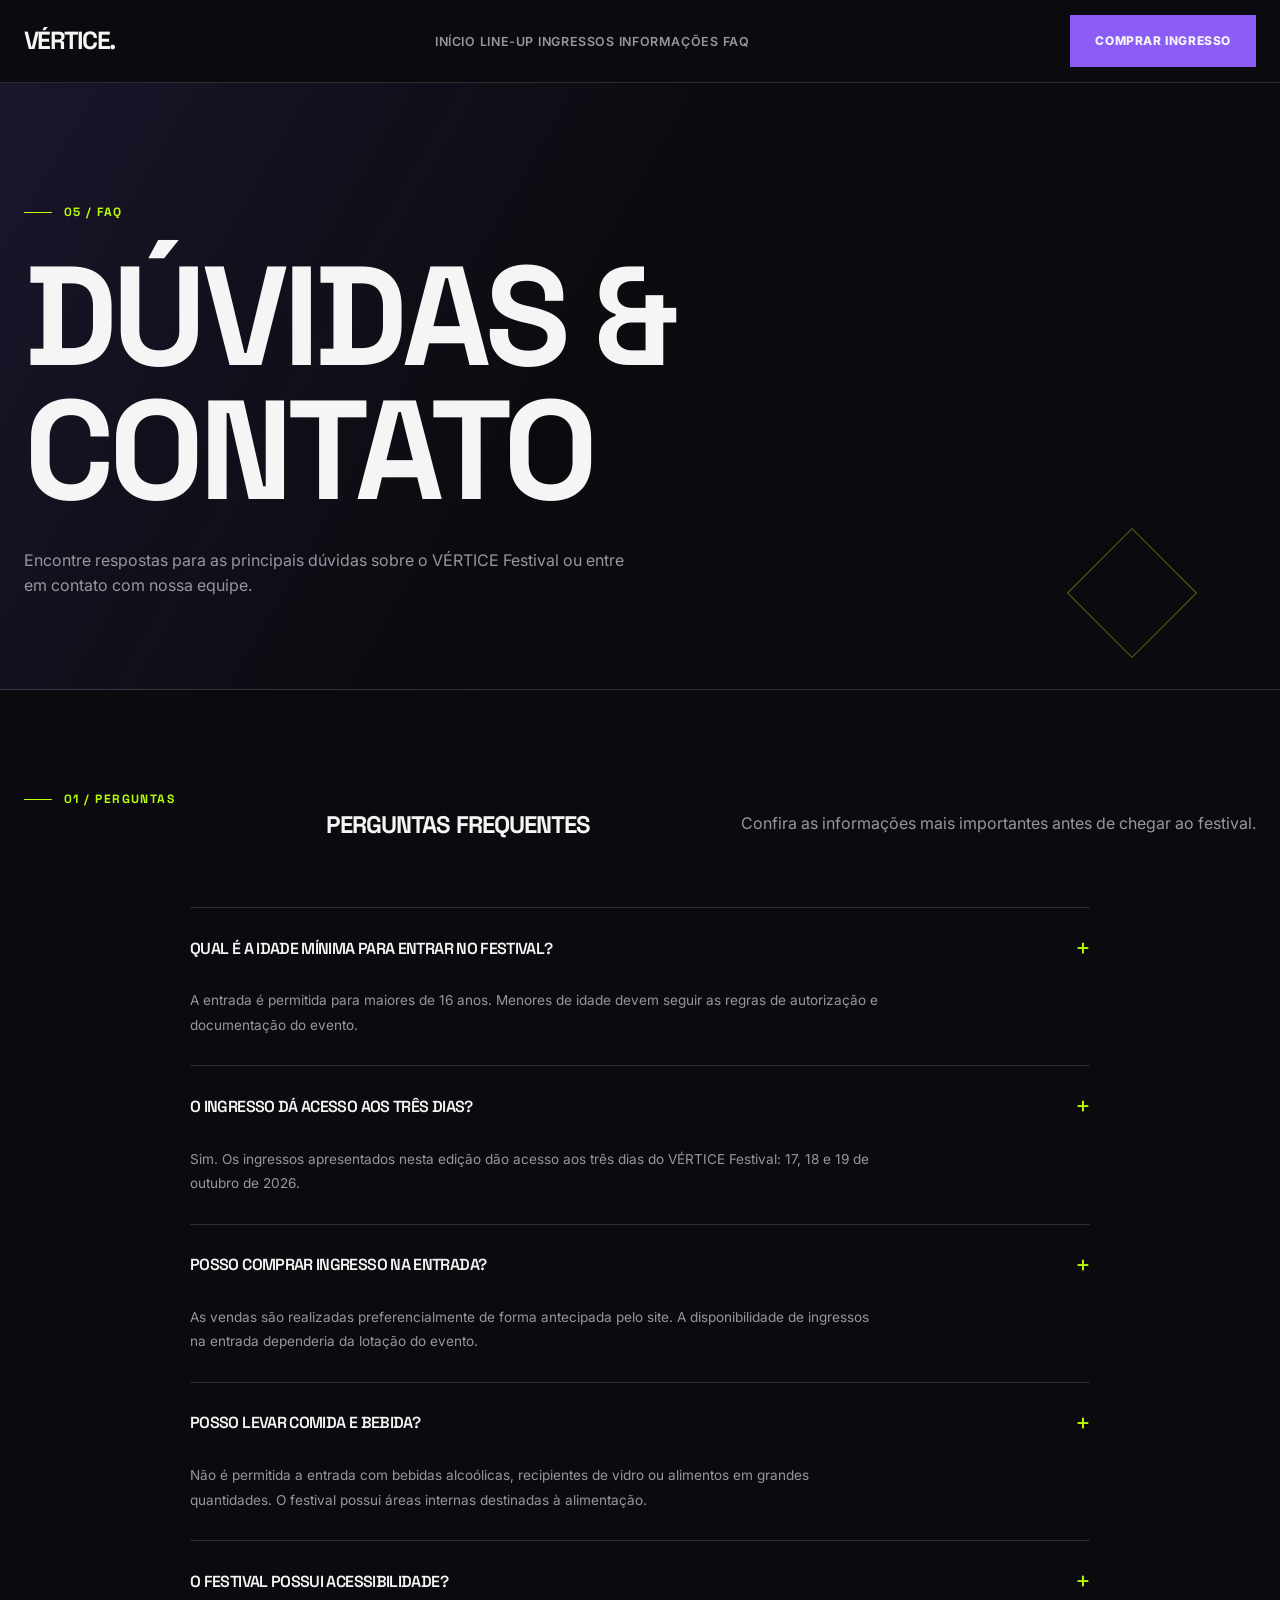
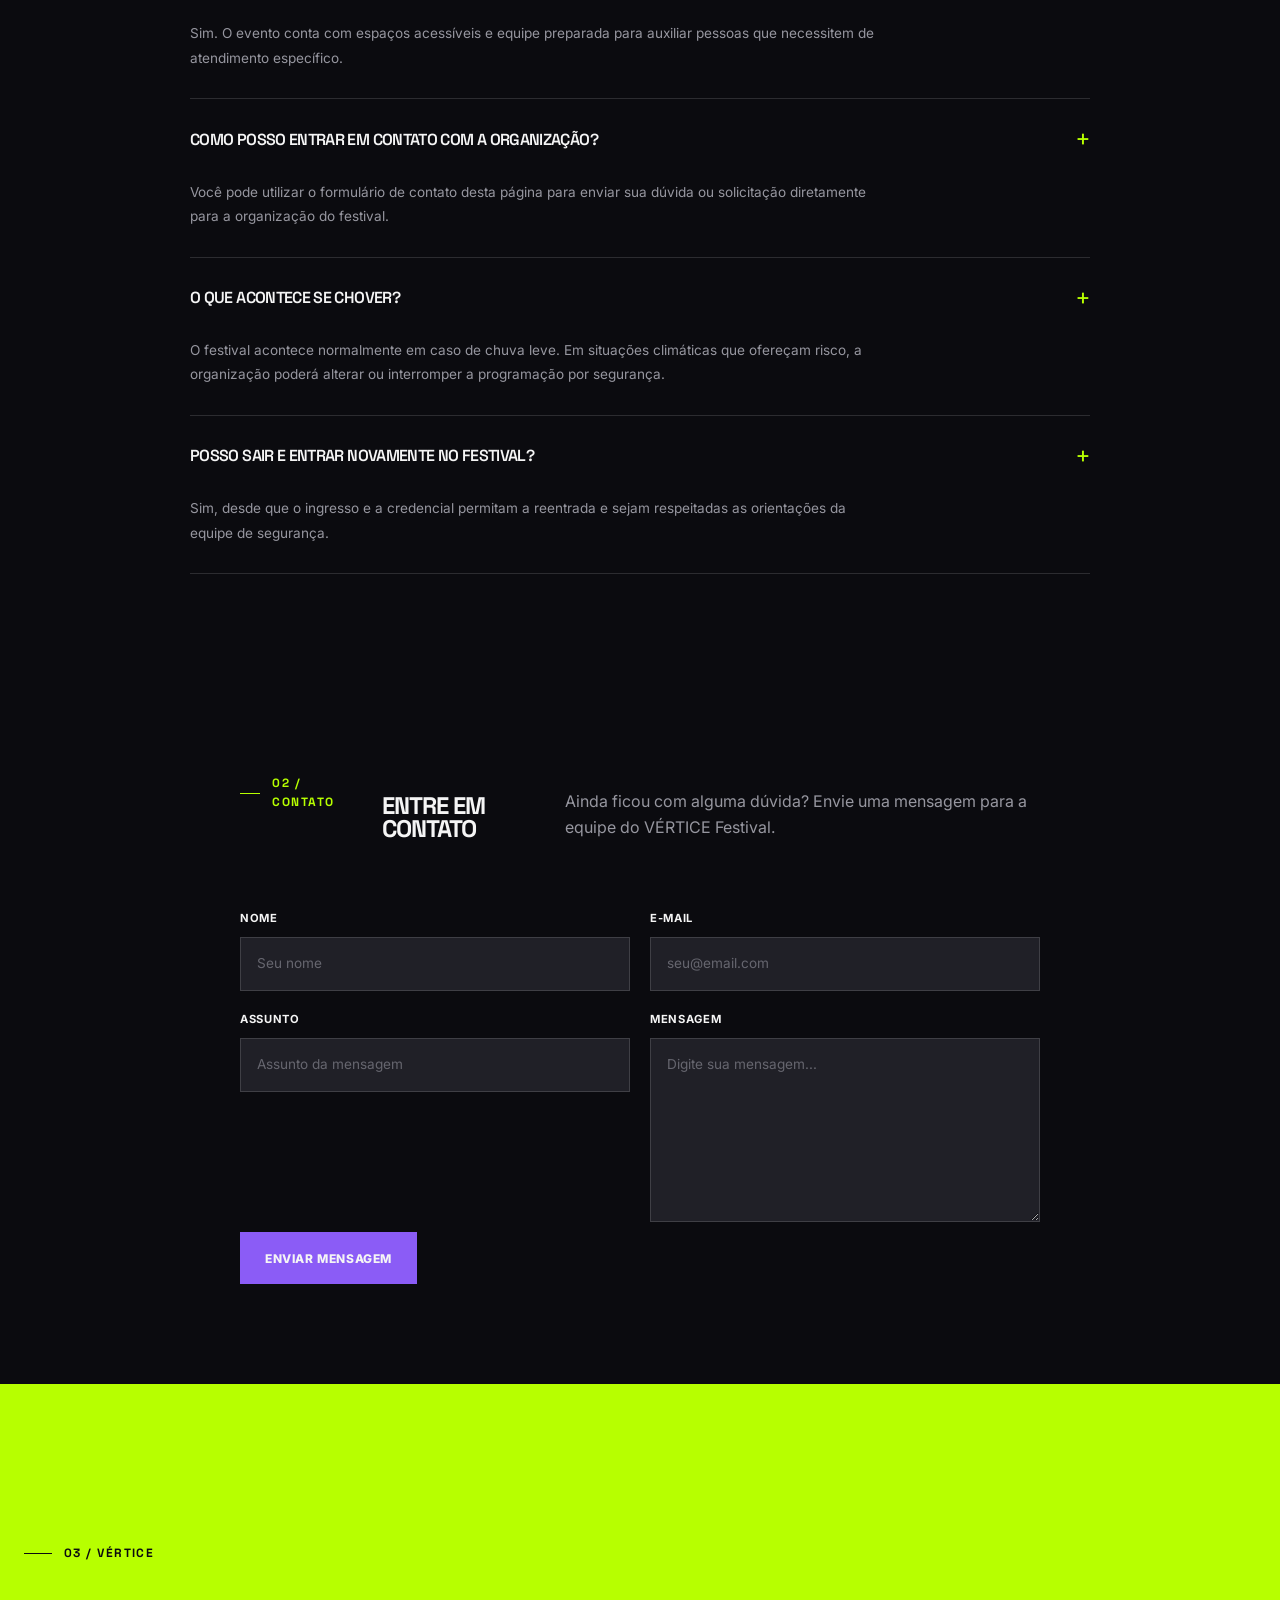
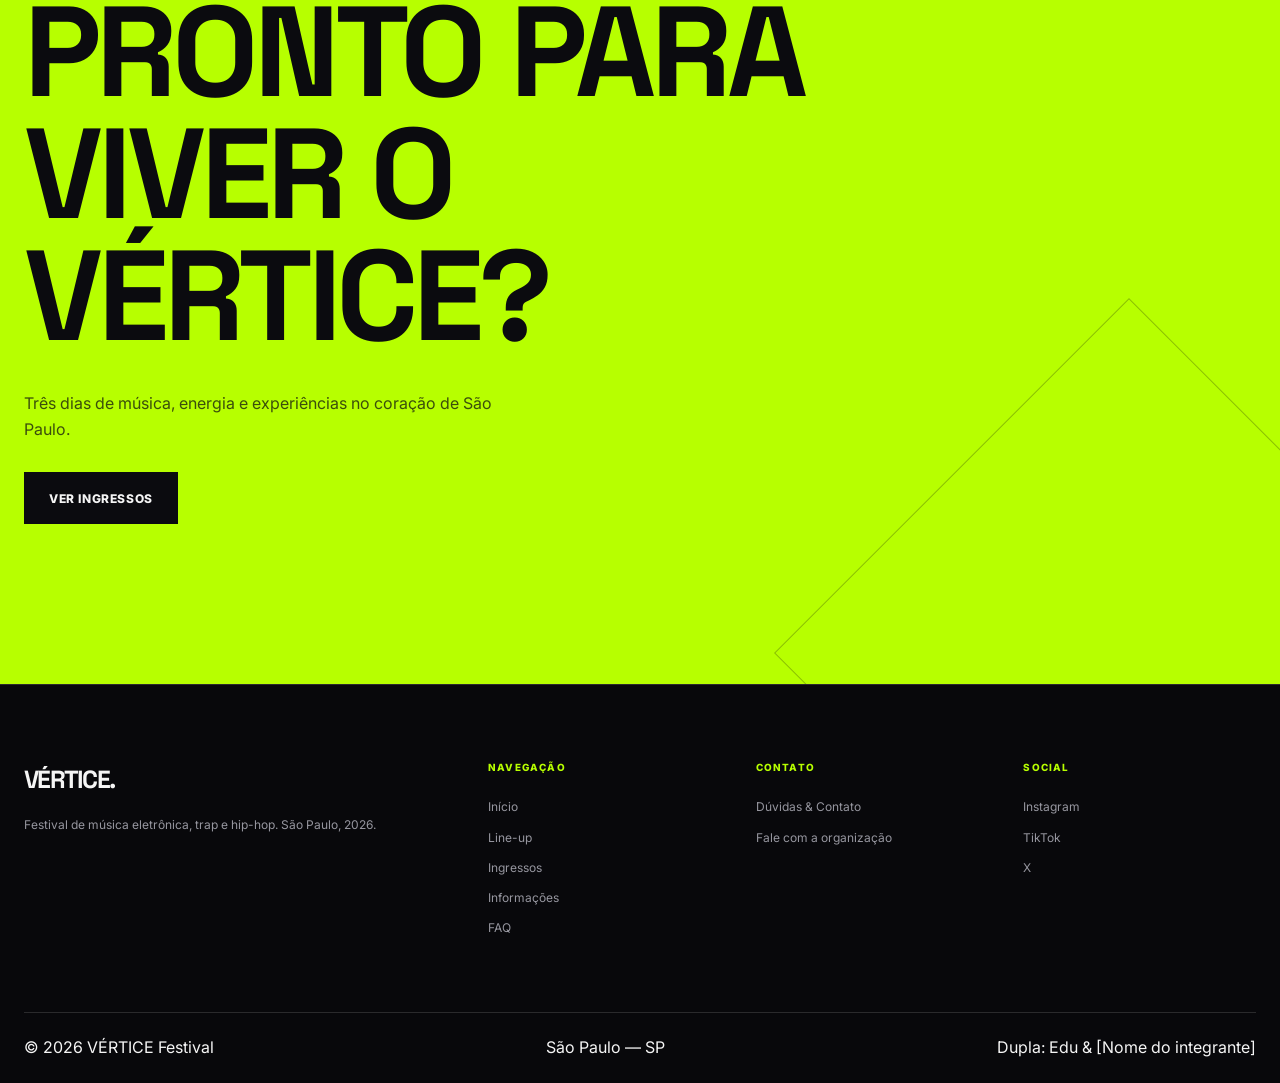
==== faq.html @ 0a796f85 "Add initial styles and scripts for Vértice Festival website - Created a new JavaScript file for futu" ====
<!DOCTYPE html>
<html lang="pt-BR">
<head>
    <meta charset="UTF-8">
    <meta name="viewport" content="width=device-width, initial-scale=1.0">

    <title>Dúvidas & Contato — VÉRTICE Festival</title>

    <link rel="preconnect" href="https://fonts.googleapis.com">
    <link rel="preconnect" href="https://fonts.gstatic.com" crossorigin>
    <link href="https://fonts.googleapis.com/css2?family=Inter:wght@400;500;600;700&family=Space+Grotesk:wght@500;600;700&display=swap" rel="stylesheet">

    <link rel="stylesheet" href="style.css">
</head>

<body>

    <header class="site-header">
        <div class="container header-content">

            <a href="index.html" class="logo">VÉRTICE.</a>

            <nav class="main-nav" aria-label="Navegação principal">
                <a href="index.html">Início</a>
                <a href="lineup.html">Line-up</a>
                <a href="ingressos.html">Ingressos</a>
                <a href="informacoes.html">Informações</a>
                <a href="faq.html">FAQ</a>
            </nav>

            <a href="ingressos.html" class="button button-primary header-button">
                Comprar ingresso
            </a>

        </div>
    </header>


    <main>

        <section class="page-hero">
            <div class="container">

                <span class="section-number">05 / FAQ</span>

                <h1 class="section-heading">
                    DÚVIDAS & CONTATO
                </h1>

                <p>
                    Encontre respostas para as principais dúvidas sobre o
                    VÉRTICE Festival ou entre em contato com nossa equipe.
                </p>

            </div>
        </section>


        <section class="faq-section">
            <div class="container">

                <div class="section-top">
                    <span class="section-number">01 / PERGUNTAS</span>

                    <h2 class="section-heading">
                        PERGUNTAS FREQUENTES
                    </h2>

                    <p>
                        Confira as informações mais importantes antes de
                        chegar ao festival.
                    </p>
                </div>


                <div class="faq-list">

                    <article class="faq-item">
                        <h3 class="faq-question">
                            Qual é a idade mínima para entrar no festival?
                        </h3>

                        <p class="faq-answer">
                            A entrada é permitida para maiores de 16 anos.
                            Menores de idade devem seguir as regras de
                            autorização e documentação do evento.
                        </p>
                    </article>


                    <article class="faq-item">
                        <h3 class="faq-question">
                            O ingresso dá acesso aos três dias?
                        </h3>

                        <p class="faq-answer">
                            Sim. Os ingressos apresentados nesta edição dão
                            acesso aos três dias do VÉRTICE Festival:
                            17, 18 e 19 de outubro de 2026.
                        </p>
                    </article>


                    <article class="faq-item">
                        <h3 class="faq-question">
                            Posso comprar ingresso na entrada?
                        </h3>

                        <p class="faq-answer">
                            As vendas são realizadas preferencialmente de forma
                            antecipada pelo site. A disponibilidade de ingressos
                            na entrada dependeria da lotação do evento.
                        </p>
                    </article>


                    <article class="faq-item">
                        <h3 class="faq-question">
                            Posso levar comida e bebida?
                        </h3>

                        <p class="faq-answer">
                            Não é permitida a entrada com bebidas alcoólicas,
                            recipientes de vidro ou alimentos em grandes
                            quantidades. O festival possui áreas internas
                            destinadas à alimentação.
                        </p>
                    </article>


                    <article class="faq-item">
                        <h3 class="faq-question">
                            O festival possui acessibilidade?
                        </h3>

                        <p class="faq-answer">
                            Sim. O evento conta com espaços acessíveis e equipe
                            preparada para auxiliar pessoas que necessitem de
                            atendimento específico.
                        </p>
                    </article>


                    <article class="faq-item">
                        <h3 class="faq-question">
                            Como posso entrar em contato com a organização?
                        </h3>

                        <p class="faq-answer">
                            Você pode utilizar o formulário de contato desta
                            página para enviar sua dúvida ou solicitação
                            diretamente para a organização do festival.
                        </p>
                    </article>


                    <article class="faq-item">
                        <h3 class="faq-question">
                            O que acontece se chover?
                        </h3>

                        <p class="faq-answer">
                            O festival acontece normalmente em caso de chuva
                            leve. Em situações climáticas que ofereçam risco,
                            a organização poderá alterar ou interromper a
                            programação por segurança.
                        </p>
                    </article>


                    <article class="faq-item">
                        <h3 class="faq-question">
                            Posso sair e entrar novamente no festival?
                        </h3>

                        <p class="faq-answer">
                            Sim, desde que o ingresso e a credencial permitam
                            a reentrada e sejam respeitadas as orientações da
                            equipe de segurança.
                        </p>
                    </article>

                </div>

            </div>
        </section>


        <section class="form-section">
            <div class="container">

                <div class="form-container">

                    <div class="section-top">
                        <span class="section-number">02 / CONTATO</span>

                        <h2 class="section-heading">
                            ENTRE EM CONTATO
                        </h2>

                        <p>
                            Ainda ficou com alguma dúvida? Envie uma mensagem
                            para a equipe do VÉRTICE Festival.
                        </p>
                    </div>


                    <form action="#" method="post">

                        <div class="form-grid">

                            <div class="form-group">
                                <label for="nome">Nome</label>

                                <input
                                    type="text"
                                    id="nome"
                                    name="nome"
                                    placeholder="Seu nome"
                                    required
                                >
                            </div>


                            <div class="form-group">
                                <label for="email">E-mail</label>

                                <input
                                    type="email"
                                    id="email"
                                    name="email"
                                    placeholder="seu@email.com"
                                    required
                                >
                            </div>


                            <div class="form-group">
                                <label for="assunto">Assunto</label>

                                <input
                                    type="text"
                                    id="assunto"
                                    name="assunto"
                                    placeholder="Assunto da mensagem"
                                    required
                                >
                            </div>


                            <div class="form-group">
                                <label for="mensagem">Mensagem</label>

                                <textarea
                                    id="mensagem"
                                    name="mensagem"
                                    rows="7"
                                    placeholder="Digite sua mensagem..."
                                    required
                                ></textarea>
                            </div>

                        </div>


                        <button type="submit" class="button button-primary form-submit">
                            ENVIAR MENSAGEM
                        </button>

                    </form>

                </div>

            </div>
        </section>


        <section class="cta-section">
            <div class="container cta-content">

                <span class="section-number">03 / VÉRTICE</span>

                <h2 class="section-heading">
                    PRONTO PARA VIVER O VÉRTICE?
                </h2>

                <p>
                    Três dias de música, energia e experiências no coração
                    de São Paulo.
                </p>

                <a href="ingressos.html" class="button button-primary">
                    VER INGRESSOS
                </a>

            </div>
        </section>

    </main>


    <footer class="site-footer">
        <div class="container">

            <div class="footer-top">

                <div class="footer-brand">
                    <a href="index.html" class="logo">VÉRTICE.</a>

                    <p>
                        Festival de música eletrônica, trap e hip-hop.
                        São Paulo, 2026.
                    </p>
                </div>


                <div class="footer-navigation">

                    <div class="footer-column">
                        <span class="footer-title">NAVEGAÇÃO</span>

                        <a href="index.html">Início</a>
                        <a href="lineup.html">Line-up</a>
                        <a href="ingressos.html">Ingressos</a>
                        <a href="informacoes.html">Informações</a>
                        <a href="faq.html">FAQ</a>
                    </div>


                    <div class="footer-column">
                        <span class="footer-title">CONTATO</span>

                        <a href="faq.html">Dúvidas & Contato</a>
                        <a href="faq.html">Fale com a organização</a>
                    </div>


                    <div class="footer-column">
                        <span class="footer-title">SOCIAL</span>

                        <a href="#">Instagram</a>
                        <a href="#">TikTok</a>
                        <a href="#">X</a>
                    </div>

                </div>

            </div>


            <div class="footer-bottom">
                <span>© 2026 VÉRTICE Festival</span>
                <span>São Paulo — SP</span>
                <span>Dupla: Edu &amp; [Nome do integrante]</span>
            </div>

        </div>
    </footer>

</body>
</html>
---- style.css ----
/* =========================================================
   VÉRTICE FESTIVAL
   Global Stylesheet
   ========================================================= */


/* =========================================================
   01. VARIÁVEIS E RESET
   ========================================================= */

:root {
    --color-bg: #0B0B0F;
    --color-purple: #8B5CF6;
    --color-lime: #B7FF00;
    --color-text: #F5F5F5;
    --color-surface: #202027;

    --color-text-muted: #96969F;
    --color-border: rgba(245, 245, 245, 0.14);
    --color-border-strong: rgba(245, 245, 245, 0.28);

    --font-display: "Space Grotesk", sans-serif;
    --font-body: "Inter", sans-serif;

    --container-width: 1240px;
    --header-height: 82px;

    --transition-fast: 0.2s ease;
    --transition-normal: 0.35s ease;
}

* {
    margin: 0;
    padding: 0;
    box-sizing: border-box;
}

html {
    scroll-behavior: smooth;
}

body {
    min-height: 100vh;
    background: var(--color-bg);
    color: var(--color-text);
    font-family: var(--font-body);
    line-height: 1.6;
    overflow-x: hidden;
}

body::selection {
    background: var(--color-lime);
    color: var(--color-bg);
}

img {
    display: block;
    max-width: 100%;
}

a {
    color: inherit;
    text-decoration: none;
}

button,
input,
select,
textarea {
    font: inherit;
}

button {
    border: 0;
}

ul,
ol {
    list-style: none;
}


/* =========================================================
   02. ELEMENTOS GLOBAIS
   ========================================================= */

.container {
    width: min(100% - 48px, var(--container-width));
    margin-inline: auto;
}

main {
    position: relative;
    overflow: hidden;
}

h1,
h2,
h3,
h4,
h5,
h6 {
    font-family: var(--font-display);
    line-height: 0.95;
    letter-spacing: -0.04em;
    text-transform: uppercase;
}

p {
    color: var(--color-text-muted);
}

::selection {
    background: var(--color-lime);
    color: var(--color-bg);
}


/* Pequenos detalhes geométricos */

.section-number {
    display: flex;
    align-items: center;
    gap: 12px;

    margin-bottom: 28px;

    color: var(--color-lime);
    font-family: var(--font-display);
    font-size: 0.75rem;
    font-weight: 700;
    letter-spacing: 0.12em;
}

.section-number::before {
    content: "";
    display: block;

    width: 28px;
    height: 1px;

    background: var(--color-lime);
}

.section-heading h2 {
    font-size: clamp(3rem, 7vw, 6.5rem);
}


/* =========================================================
   03. HEADER
   ========================================================= */

.site-header {
    position: relative;
    z-index: 100;

    width: 100%;
    min-height: var(--header-height);

    border-bottom: 1px solid var(--color-border);

    background: rgba(11, 11, 15, 0.94);
}

.header-content {
    min-height: var(--header-height);

    display: flex;
    align-items: center;
    justify-content: space-between;

    gap: 32px;
}

.logo {
    position: relative;

    display: inline-block;

    font-family: var(--font-display);
    font-size: 1.55rem;
    font-weight: 700;
    letter-spacing: -0.07em;
}

.logo span {
    color: var(--color-lime);
}

.main-nav ul {
    display: flex;
    align-items: center;
    gap: 30px;
}

.main-nav a {
    position: relative;

    color: var(--color-text-muted);

    font-size: 0.78rem;
    font-weight: 600;
    letter-spacing: 0.05em;
    text-transform: uppercase;

    transition:
        color var(--transition-fast);
}

.main-nav a::after {
    content: "";

    position: absolute;
    left: 0;
    bottom: -8px;

    width: 0;
    height: 2px;

    background: var(--color-lime);

    transition: width var(--transition-fast);
}

.main-nav a:hover,
.main-nav a.active {
    color: var(--color-text);
}

.main-nav a:hover::after,
.main-nav a.active::after {
    width: 100%;
}

.header-button {
    display: inline-flex;
    align-items: center;
    justify-content: center;

    min-height: 42px;
    padding: 0 18px;

    background: var(--color-lime);
    color: var(--color-bg);

    font-size: 0.72rem;
    font-weight: 800;
    letter-spacing: 0.04em;
    text-transform: uppercase;

    transition:
        transform var(--transition-fast),
        background var(--transition-fast);
}

.header-button:hover {
    background: var(--color-text);
    transform: translateY(-2px);
}


/* =========================================================
   04. BOTÕES
   ========================================================= */

.button {
    display: inline-flex;
    align-items: center;
    justify-content: center;

    min-height: 52px;
    padding: 0 24px;

    border: 1px solid transparent;

    font-size: 0.75rem;
    font-weight: 800;
    letter-spacing: 0.05em;
    text-transform: uppercase;

    transition:
        background var(--transition-fast),
        color var(--transition-fast),
        border-color var(--transition-fast),
        transform var(--transition-fast);
}

.button:hover {
    transform: translateY(-3px);
}

.button-primary {
    background: var(--color-purple);
    color: var(--color-text);
}

.button-primary:hover {
    background: var(--color-lime);
    color: var(--color-bg);
}

.button-secondary {
    border-color: var(--color-border-strong);
    background: transparent;
    color: var(--color-text);
}

.button-secondary:hover {
    border-color: var(--color-lime);
    color: var(--color-lime);
}

.text-link {
    display: inline-flex;
    align-items: center;
    gap: 8px;

    color: var(--color-text);

    font-size: 0.75rem;
    font-weight: 700;
    letter-spacing: 0.04em;
    text-transform: uppercase;

    transition: color var(--transition-fast);
}

.text-link:hover {
    color: var(--color-lime);
}


/* =========================================================
   05. HERO
   ========================================================= */

.hero {
    position: relative;

    min-height: calc(100vh - var(--header-height));
    display: flex;
    align-items: center;

    padding: 110px 0 80px;

    background:
        linear-gradient(
            120deg,
            rgba(139, 92, 246, 0.10),
            transparent 38%
        ),
        var(--color-bg);
}

.hero::before {
    content: "";

    position: absolute;
    top: 0;
    right: -180px;

    width: 520px;
    height: 520px;

    border: 1px solid rgba(183, 255, 0, 0.12);

    transform: rotate(45deg);
    pointer-events: none;
}

.hero::after {
    content: "";

    position: absolute;
    left: 8%;
    bottom: 25%;

    width: 1px;
    height: 180px;

    background: linear-gradient(
        to bottom,
        transparent,
        var(--color-purple),
        transparent
    );

    opacity: 0.6;
}

.hero-content {
    position: relative;
    z-index: 2;
}

.hero-text {
    max-width: 900px;
}

.hero-label {
    margin-bottom: 24px;

    color: var(--color-lime);

    font-family: var(--font-display);
    font-size: 0.78rem;
    font-weight: 700;
    letter-spacing: 0.14em;
}

.hero h1 {
    font-size: clamp(5rem, 16vw, 13rem);
    line-height: 0.78;
    letter-spacing: -0.09em;

    color: var(--color-text);
}

.hero-description {
    max-width: 590px;

    margin-top: 40px;

    font-size: clamp(1rem, 1.5vw, 1.2rem);
    line-height: 1.65;
}

.hero-actions {
    display: flex;
    flex-wrap: wrap;
    gap: 12px;

    margin-top: 34px;
}

.hero-info {
    display: grid;
    grid-template-columns: repeat(3, minmax(140px, 1fr));

    max-width: 700px;

    margin-top: 80px;

    border-top: 1px solid var(--color-border);
}

.hero-info-item {
    display: flex;
    flex-direction: column;
    gap: 7px;

    padding: 20px 24px 20px 0;

    border-right: 1px solid var(--color-border);
}

.hero-info-item:not(:first-child) {
    padding-left: 24px;
}

.hero-info-item:last-child {
    border-right: 0;
}

.hero-info-label {
    color: var(--color-text-muted);

    font-size: 0.65rem;
    font-weight: 700;
    letter-spacing: 0.1em;
}

.hero-info strong {
    color: var(--color-text);

    font-family: var(--font-display);
    font-size: 0.95rem;
    letter-spacing: 0.02em;
}

.hero-marquee {
    position: absolute;
    bottom: 0;
    left: 0;

    width: 100%;

    overflow: hidden;

    border-top: 1px solid var(--color-border);
    border-bottom: 1px solid var(--color-border);

    white-space: nowrap;
}

.marquee-content {
    width: max-content;

    padding: 11px 0;

    color: transparent;
    font-family: var(--font-display);
    font-size: 0.75rem;
    font-weight: 700;
    letter-spacing: 0.2em;
    -webkit-text-stroke: 1px rgba(245, 245, 245, 0.35);
}


/* =========================================================
   06. SEÇÃO SOBRE
   ========================================================= */

.about-section {
    position: relative;

    padding: 150px 0;

    border-top: 1px solid var(--color-border);
}

.about-section::before {
    content: "";

    position: absolute;
    top: 80px;
    right: 7%;

    width: 100px;
    height: 100px;

    border: 1px solid var(--color-purple);

    opacity: 0.35;
    transform: rotate(45deg);
}

.about-content {
    display: grid;
    grid-template-columns: 1fr 1fr;
    gap: 100px;

    margin-top: 80px;
}

.about-intro p {
    max-width: 500px;

    color: var(--color-text);

    font-family: var(--font-display);
    font-size: clamp(1.7rem, 3vw, 3rem);
    line-height: 1.05;
    letter-spacing: -0.04em;
}

.about-text {
    max-width: 510px;
}

.about-text p {
    margin-bottom: 24px;

    font-size: 0.95rem;
    line-height: 1.8;
}

.about-text .text-link {
    margin-top: 18px;
}


/* =========================================================
   07. LINEUP / ARTISTAS
   ========================================================= */

.lineup-preview {
    padding: 130px 0;

    background: var(--color-surface);
}

.section-top {
    display: flex;
    align-items: flex-end;
    justify-content: space-between;

    gap: 40px;

    margin-bottom: 70px;
}

.artists-grid {
    display: grid;
    grid-template-columns: repeat(4, 1fr);
    gap: 12px;
}

.artist-card {
    position: relative;

    min-width: 0;

    background: var(--color-bg);

    overflow: hidden;

    transition:
        transform var(--transition-normal);
}

.artist-card:hover {
    transform: translateY(-8px);
}

.artist-image-placeholder {
    position: relative;

    aspect-ratio: 3 / 4;

    display: flex;
    align-items: flex-start;
    justify-content: flex-end;

    padding: 18px;

    background:
        linear-gradient(
            145deg,
            rgba(139, 92, 246, 0.8),
            rgba(32, 32, 39, 0.95) 55%,
            #0B0B0F
        );

    overflow: hidden;
}

.artist-card:nth-child(2) .artist-image-placeholder {
    background:
        linear-gradient(
            145deg,
            rgba(183, 255, 0, 0.55),
            rgba(32, 32, 39, 0.95) 55%,
            #0B0B0F
        );
}

.artist-card:nth-child(3) .artist-image-placeholder {
    background:
        linear-gradient(
            145deg,
            #202027,
            rgba(139, 92, 246, 0.75)
        );
}

.artist-card:nth-child(4) .artist-image-placeholder {
    background:
        linear-gradient(
            145deg,
            rgba(183, 255, 0, 0.35),
            rgba(139, 92, 246, 0.7)
        );
}

.artist-image-placeholder::before {
    content: "";

    position: absolute;
    inset: 15%;

    border: 1px solid rgba(245, 245, 245, 0.22);

    transform: rotate(45deg);
}

.artist-image-placeholder span {
    position: relative;
    z-index: 2;

    color: var(--color-text);

    font-family: var(--font-display);
    font-size: 0.7rem;
    font-weight: 700;
}

.artist-info {
    padding: 20px;
}

.artist-genre {
    color: var(--color-lime);

    font-size: 0.62rem;
    font-weight: 700;
    letter-spacing: 0.1em;
}

.artist-info h3 {
    margin-top: 7px;

    font-size: 1.35rem;
}


/* =========================================================
   08. INFORMAÇÕES DO FESTIVAL
   ========================================================= */

.festival-details {
    padding: 130px 0;

    border-top: 1px solid var(--color-border);
}

.details-grid {
    display: grid;
    grid-template-columns: repeat(3, 1fr);

    border-top: 1px solid var(--color-border);
    border-left: 1px solid var(--color-border);
}

.detail-block {
    min-height: 410px;

    display: flex;
    flex-direction: column;
    align-items: flex-start;

    padding: 35px;

    border-right: 1px solid var(--color-border);
    border-bottom: 1px solid var(--color-border);
}

.detail-label {
    color: var(--color-lime);

    font-size: 0.65rem;
    font-weight: 800;
    letter-spacing: 0.12em;
}

.detail-block h2 {
    margin-top: 70px;

    font-size: clamp(3rem, 5vw, 5.5rem);
}

.detail-block p {
    margin-top: auto;

    font-size: 0.85rem;
    line-height: 1.7;
}

.detail-highlight {
    background: var(--color-purple);
}

.detail-highlight .detail-label {
    color: var(--color-lime);
}

.detail-highlight h2 {
    color: var(--color-text);
}

.detail-highlight .button {
    margin-top: 30px;

    background: var(--color-lime);
    color: var(--color-bg);
}

.detail-highlight .button:hover {
    background: var(--color-text);
}


/* =========================================================
   09. CTA
   ========================================================= */

.cta-section {
    position: relative;

    padding: 160px 0;

    background: var(--color-lime);
    color: var(--color-bg);

    overflow: hidden;
}

.cta-section::before {
    content: "";

    position: absolute;
    right: -100px;
    bottom: -220px;

    width: 500px;
    height: 500px;

    border: 1px solid rgba(11, 11, 15, 0.25);

    transform: rotate(45deg);
}

.cta-content {
    position: relative;
    z-index: 2;
}

.cta-section .section-number {
    color: var(--color-bg);
}

.cta-section .section-number::before {
    background: var(--color-bg);
}

.cta-section h2 {
    max-width: 900px;

    font-size: clamp(4rem, 10vw, 9rem);
}

.cta-section h2 span {
    color: var(--color-purple);
}

.cta-section p:not(.section-number) {
    max-width: 480px;

    margin-top: 35px;

    color: rgba(11, 11, 15, 0.72);

    font-size: 1rem;
}

.cta-section .button {
    margin-top: 30px;

    background: var(--color-bg);
    color: var(--color-text);
}

.cta-section .button:hover {
    background: var(--color-purple);
}


/* =========================================================
   10. PÁGINAS INTERNAS — HERO
   ========================================================= */

.page-hero {
    position: relative;

    padding: 120px 0 90px;

    border-bottom: 1px solid var(--color-border);

    background:
        linear-gradient(
            120deg,
            rgba(139, 92, 246, 0.12),
            transparent 45%
        );
}

.page-hero::after {
    content: "";

    position: absolute;
    right: 8%;
    bottom: 50px;

    width: 90px;
    height: 90px;

    border: 1px solid var(--color-lime);

    transform: rotate(45deg);

    opacity: 0.4;
}

.page-hero h1 {
    max-width: 1000px;

    font-size: clamp(4rem, 11vw, 9rem);
}

.page-hero p {
    max-width: 600px;

    margin-top: 30px;

    font-size: 1rem;
}


/* =========================================================
   11. SEÇÃO DE ARTISTAS — PÁGINA LINEUP
   ========================================================= */

.lineup-section {
    padding: 100px 0;
}

.lineup-grid {
    display: grid;
    grid-template-columns: repeat(3, 1fr);
    gap: 16px;
}

.artist {
    position: relative;

    background: var(--color-surface);

    border: 1px solid var(--color-border);

    overflow: hidden;

    transition:
        border-color var(--transition-fast),
        transform var(--transition-fast);
}

.artist:hover {
    border-color: var(--color-purple);
    transform: translateY(-5px);
}

.artist-image {
    aspect-ratio: 1 / 1;

    display: flex;
    align-items: center;
    justify-content: center;

    background:
        linear-gradient(
            135deg,
            var(--color-purple),
            var(--color-surface) 60%
        );
}

.artist:nth-child(even) .artist-image {
    background:
        linear-gradient(
            135deg,
            var(--color-lime),
            var(--color-surface) 60%
        );
}

.artist-image span {
    color: rgba(245, 245, 245, 0.7);

    font-family: var(--font-display);
    font-size: 5rem;
    font-weight: 700;
}

.artist-details {
    padding: 24px;
}

.artist-details span {
    color: var(--color-lime);

    font-size: 0.65rem;
    font-weight: 700;
    letter-spacing: 0.1em;
}

.artist-details h3 {
    margin-top: 8px;

    font-size: 1.7rem;
}


/* =========================================================
   12. INGRESSOS
   ========================================================= */

.tickets-section {
    padding: 100px 0;
}

.tickets-grid {
    display: grid;
    grid-template-columns: repeat(3, 1fr);
    gap: 14px;
}

.ticket-card {
    position: relative;

    padding: 35px;

    background: var(--color-surface);

    border: 1px solid var(--color-border);

    overflow: hidden;
}

.ticket-card.featured {
    border-color: var(--color-purple);
}

.ticket-card.featured::before {
    content: "MAIS PROCURADO";

    position: absolute;
    top: 0;
    right: 0;

    padding: 8px 12px;

    background: var(--color-purple);

    color: var(--color-text);

    font-size: 0.58rem;
    font-weight: 800;
    letter-spacing: 0.08em;
}

.ticket-type {
    color: var(--color-lime);

    font-size: 0.7rem;
    font-weight: 800;
    letter-spacing: 0.1em;
}

.ticket-card h3 {
    margin-top: 20px;

    font-size: 2rem;
}

.ticket-price {
    margin: 30px 0;

    color: var(--color-text);

    font-family: var(--font-display);
    font-size: 3rem;
    font-weight: 700;
    letter-spacing: -0.06em;
}

.ticket-price small {
    color: var(--color-text-muted);

    font-family: var(--font-body);
    font-size: 0.75rem;
    font-weight: 400;
    letter-spacing: 0;
}

.ticket-benefits {
    display: flex;
    flex-direction: column;
    gap: 13px;

    margin-bottom: 35px;
}

.ticket-benefits li {
    position: relative;

    padding-left: 18px;

    color: var(--color-text-muted);

    font-size: 0.8rem;
}

.ticket-benefits li::before {
    content: "—";

    position: absolute;
    left: 0;

    color: var(--color-lime);
}

.ticket-card .button {
    width: 100%;
}


/* =========================================================
   13. FORMULÁRIOS
   ========================================================= */

.form-section {
    padding: 100px 0;
}

.form-container {
    max-width: 800px;
    margin-inline: auto;
}

.form-grid {
    display: grid;
    grid-template-columns: repeat(2, 1fr);
    gap: 20px;
}

.form-group {
    display: flex;
    flex-direction: column;
    gap: 9px;
}

.form-group.full {
    grid-column: 1 / -1;
}

.form-group label {
    color: var(--color-text);

    font-size: 0.7rem;
    font-weight: 700;
    letter-spacing: 0.06em;
    text-transform: uppercase;
}

.form-group input,
.form-group select,
.form-group textarea {
    width: 100%;

    padding: 15px 16px;

    border: 1px solid var(--color-border);

    outline: none;

    background: var(--color-surface);
    color: var(--color-text);

    font-size: 0.85rem;

    transition: border-color var(--transition-fast);
}

.form-group textarea {
    min-height: 160px;
    resize: vertical;
}

.form-group input::placeholder,
.form-group textarea::placeholder {
    color: #66666f;
}

.form-group input:focus,
.form-group select:focus,
.form-group textarea:focus {
    border-color: var(--color-purple);
}

.form-submit {
    margin-top: 10px;
}


/* =========================================================
   14. INFORMAÇÕES / MAPA
   ========================================================= */

.info-section {
    padding: 100px 0;
}

.info-grid {
    display: grid;
    grid-template-columns: 1fr 1fr;
    gap: 14px;
}

.info-card {
    padding: 35px;

    background: var(--color-surface);

    border: 1px solid var(--color-border);
}

.info-card h3 {
    margin-bottom: 25px;

    color: var(--color-text);

    font-size: 1.7rem;
}

.info-card p {
    font-size: 0.85rem;
    line-height: 1.8;
}

.info-card strong {
    color: var(--color-text);
}

.map-container {
    min-height: 400px;

    display: flex;
    align-items: center;
    justify-content: center;

    background:
        linear-gradient(
            45deg,
            transparent 48%,
            rgba(183, 255, 0, 0.15) 49%,
            transparent 50%
        ),
        linear-gradient(
            -45deg,
            transparent 48%,
            rgba(139, 92, 246, 0.15) 49%,
            transparent 50%
        ),
        var(--color-surface);

    background-size: 60px 60px;

    border: 1px solid var(--color-border);
}

.map-placeholder {
    padding: 20px;

    border: 1px solid var(--color-lime);

    color: var(--color-lime);

    font-family: var(--font-display);
    font-size: 0.75rem;
    font-weight: 700;
    letter-spacing: 0.1em;
    text-transform: uppercase;
}


/* =========================================================
   15. FAQ
   ========================================================= */

.faq-section {
    padding: 100px 0;
}

.faq-list {
    max-width: 900px;
    margin-inline: auto;

    border-top: 1px solid var(--color-border);
}

.faq-item {
    border-bottom: 1px solid var(--color-border);
}

.faq-question {
    width: 100%;

    display: flex;
    align-items: center;
    justify-content: space-between;

    gap: 30px;

    padding: 28px 0;

    background: transparent;
    color: var(--color-text);

    text-align: left;

    cursor: pointer;

    font-family: var(--font-display);
    font-size: 1rem;
    font-weight: 600;
}

.faq-question::after {
    content: "+";

    flex-shrink: 0;

    color: var(--color-lime);

    font-family: var(--font-display);
    font-size: 1.6rem;
    font-weight: 400;
}

.faq-answer {
    max-width: 750px;

    padding: 0 60px 28px 0;

    color: var(--color-text-muted);

    font-size: 0.85rem;
    line-height: 1.8;
}


/* =========================================================
   16. FOOTER
   ========================================================= */

.site-footer {
    background: #08080B;

    border-top: 1px solid var(--color-border);
}

.footer-top {
    display: grid;
    grid-template-columns: 1fr 2fr;
    gap: 80px;

    padding-top: 75px;
    padding-bottom: 75px;
}

.footer-brand p {
    margin-top: 15px;

    font-size: 0.75rem;
}

.footer-navigation {
    display: grid;
    grid-template-columns: repeat(3, 1fr);
    gap: 35px;
}

.footer-column {
    display: flex;
    flex-direction: column;
    align-items: flex-start;
    gap: 11px;
}

.footer-title {
    margin-bottom: 10px;

    color: var(--color-lime);

    font-size: 0.62rem;
    font-weight: 800;
    letter-spacing: 0.12em;
}

.footer-column a {
    color: var(--color-text-muted);

    font-size: 0.75rem;

    transition: color var(--transition-fast);
}

.footer-column a:hover {
    color: var(--color-text);
}

.footer-bottom {
    display: flex;
    align-items: center;
    justify-content: space-between;

    padding-top: 22px;
    padding-bottom: 22px;

    border-top: 1px solid var(--color-border);
}

.footer-bottom p {
    font-size: 0.65rem;
    letter-spacing: 0.03em;
}


/* =========================================================
   17. RESPONSIVIDADE — TABLET
   ========================================================= */

@media (max-width: 1000px) {

    .main-nav ul {
        gap: 18px;
    }

    .header-button {
        display: none;
    }

    .hero {
        padding-top: 90px;
    }

    .artists-grid {
        grid-template-columns: repeat(2, 1fr);
    }

    .lineup-grid {
        grid-template-columns: repeat(2, 1fr);
    }

    .tickets-grid {
        grid-template-columns: 1fr;
    }

    .details-grid {
        grid-template-columns: 1fr;
    }

    .detail-block {
        min-height: 330px;
    }

    .detail-block h2 {
        margin-top: 45px;
    }

    .footer-top {
        grid-template-columns: 1fr;
        gap: 50px;
    }
}


/* =========================================================
   18. RESPONSIVIDADE — CELULAR
   ========================================================= */

@media (max-width: 700px) {

    :root {
        --header-height: 70px;
    }

    .container {
        width: min(100% - 32px, var(--container-width));
    }

    .site-header {
        position: relative;
    }

    .header-content {
        min-height: var(--header-height);
    }

    .logo {
        font-size: 1.35rem;
    }

    .main-nav {
        display: none;
    }

    .hero {
        min-height: auto;

        padding: 85px 0 100px;
    }

    .hero::before {
        right: -280px;
        top: 80px;

        width: 420px;
        height: 420px;
    }

    .hero h1 {
        font-size: clamp(4.2rem, 23vw, 8rem);
    }

    .hero-description {
        margin-top: 30px;

        font-size: 0.9rem;
    }

    .hero-actions {
        flex-direction: column;
        align-items: stretch;
    }

    .hero-actions .button {
        width: 100%;
    }

    .hero-info {
        grid-template-columns: 1fr;

        margin-top: 55px;
    }

    .hero-info-item,
    .hero-info-item:not(:first-child) {
        padding: 17px 0;

        border-right: 0;
        border-bottom: 1px solid var(--color-border);
    }

    .hero-info-item:last-child {
        border-bottom: 0;
    }

    .hero-marquee {
        display: none;
    }

    .about-section,
    .lineup-preview,
    .festival-details,
    .info-section,
    .faq-section,
    .tickets-section,
    .form-section,
    .lineup-section {
        padding: 90px 0;
    }

    .about-content {
        grid-template-columns: 1fr;
        gap: 45px;

        margin-top: 55px;
    }

    .about-intro p {
        font-size: 1.8rem;
    }

    .section-top {
        align-items: flex-start;
        flex-direction: column;

        margin-bottom: 45px;
    }

    .section-heading h2 {
        font-size: clamp(2.8rem, 14vw, 5rem);
    }

    .artists-grid {
        grid-template-columns: 1fr 1fr;
        gap: 8px;
    }

    .artist-image-placeholder {
        aspect-ratio: 3 / 4;
    }

    .artist-info {
        padding: 14px;
    }

    .artist-info h3 {
        font-size: 1rem;
    }

    .artist-genre {
        font-size: 0.55rem;
    }

    .detail-block {
        min-height: 300px;
        padding: 25px;
    }

    .detail-block h2 {
        font-size: 3.5rem;
    }

    .cta-section {
        padding: 100px 0;
    }

    .cta-section h2 {
        font-size: clamp(3.7rem, 18vw, 7rem);
    }

    .page-hero {
        padding: 90px 0 70px;
    }

    .page-hero h1 {
        font-size: clamp(3.7rem, 17vw, 7rem);
    }

    .lineup-grid,
    .info-grid {
        grid-template-columns: 1fr;
    }

    .form-grid {
        grid-template-columns: 1fr;
    }

    .form-group.full {
        grid-column: auto;
    }

    .footer-navigation {
        grid-template-columns: 1fr 1fr;
        gap: 45px 25px;
    }

    .footer-column:last-child {
        grid-column: 1 / -1;
    }

    .footer-bottom {
        align-items: flex-start;
        flex-direction: column;

        gap: 8px;
    }
}


/* =========================================================
   19. RESPONSIVIDADE — CELULARES PEQUENOS
   ========================================================= */

@media (max-width: 420px) {

    .container {
        width: min(100% - 24px, var(--container-width));
    }

    .hero {
        padding-top: 70px;
    }

    .hero h1 {
        font-size: 4rem;
    }

    .hero-label {
        font-size: 0.65rem;
    }

    .artists-grid {
        grid-template-columns: 1fr;
    }

    .artist-image-placeholder {
        aspect-ratio: 16 / 10;
    }

    .footer-navigation {
        grid-template-columns: 1fr;
    }

    .footer-column:last-child {
        grid-column: auto;
    }
}


/* =========================================================
   20. ACESSIBILIDADE
   ========================================================= */

:focus-visible {
    outline: 2px solid var(--color-lime);
    outline-offset: 4px;
}

@media (prefers-reduced-motion: reduce) {

    html {
        scroll-behavior: auto;
    }

    *,
    *::before,
    *::after {
        transition-duration: 0.01ms !important;
        animation-duration: 0.01ms !important;
        animation-iteration-count: 1 !important;
    }
}
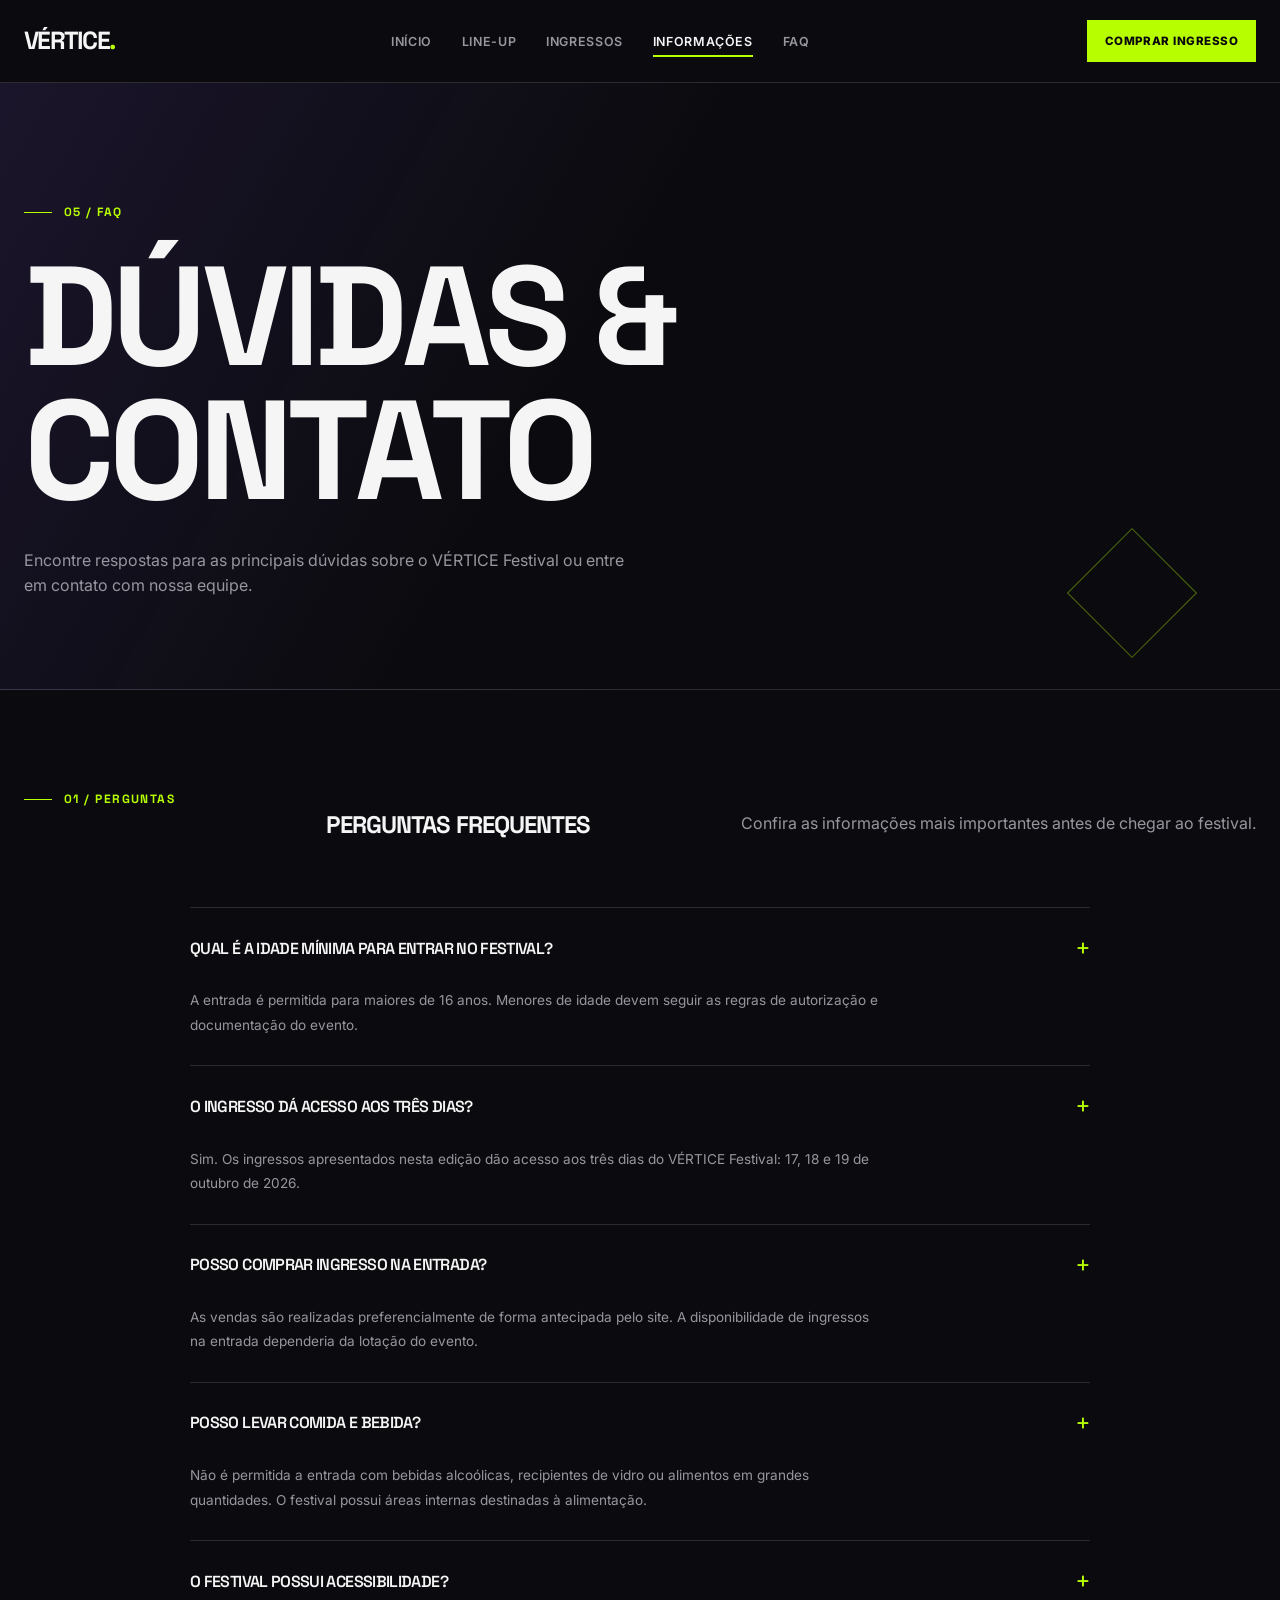
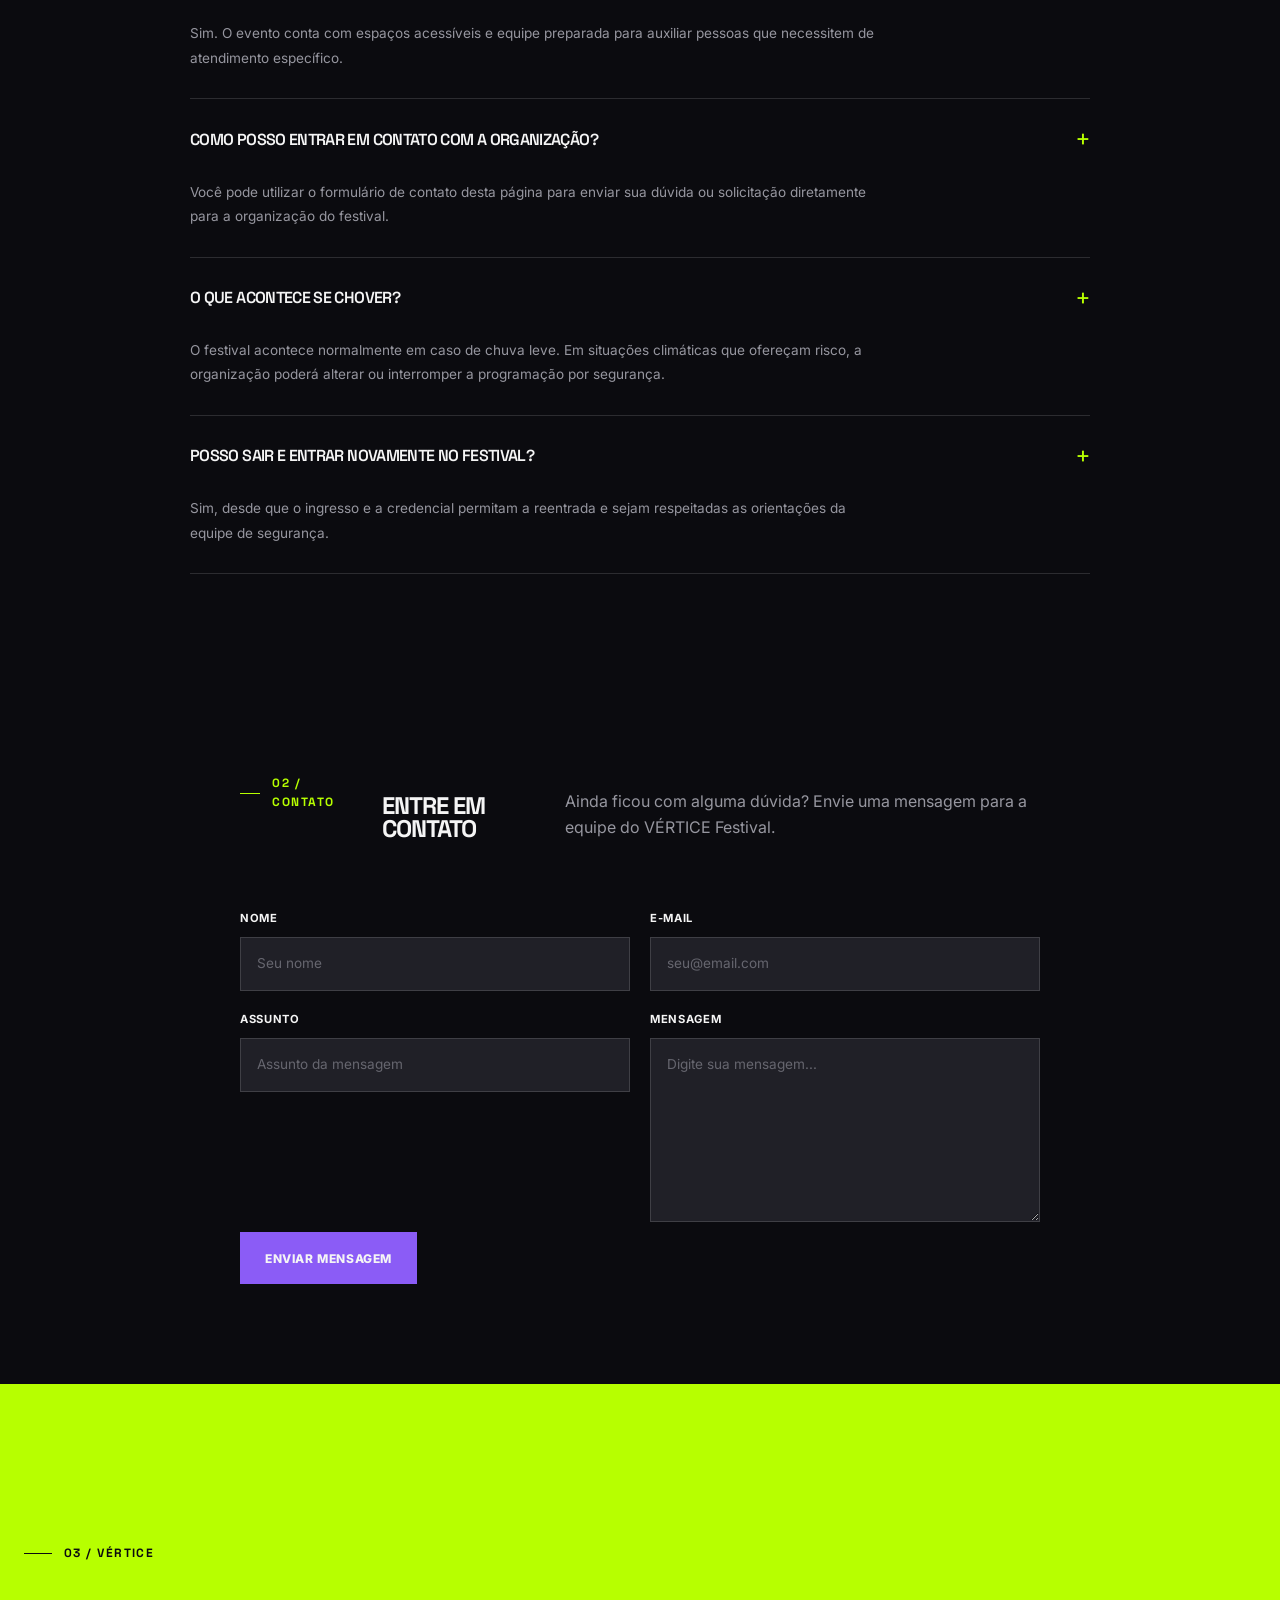
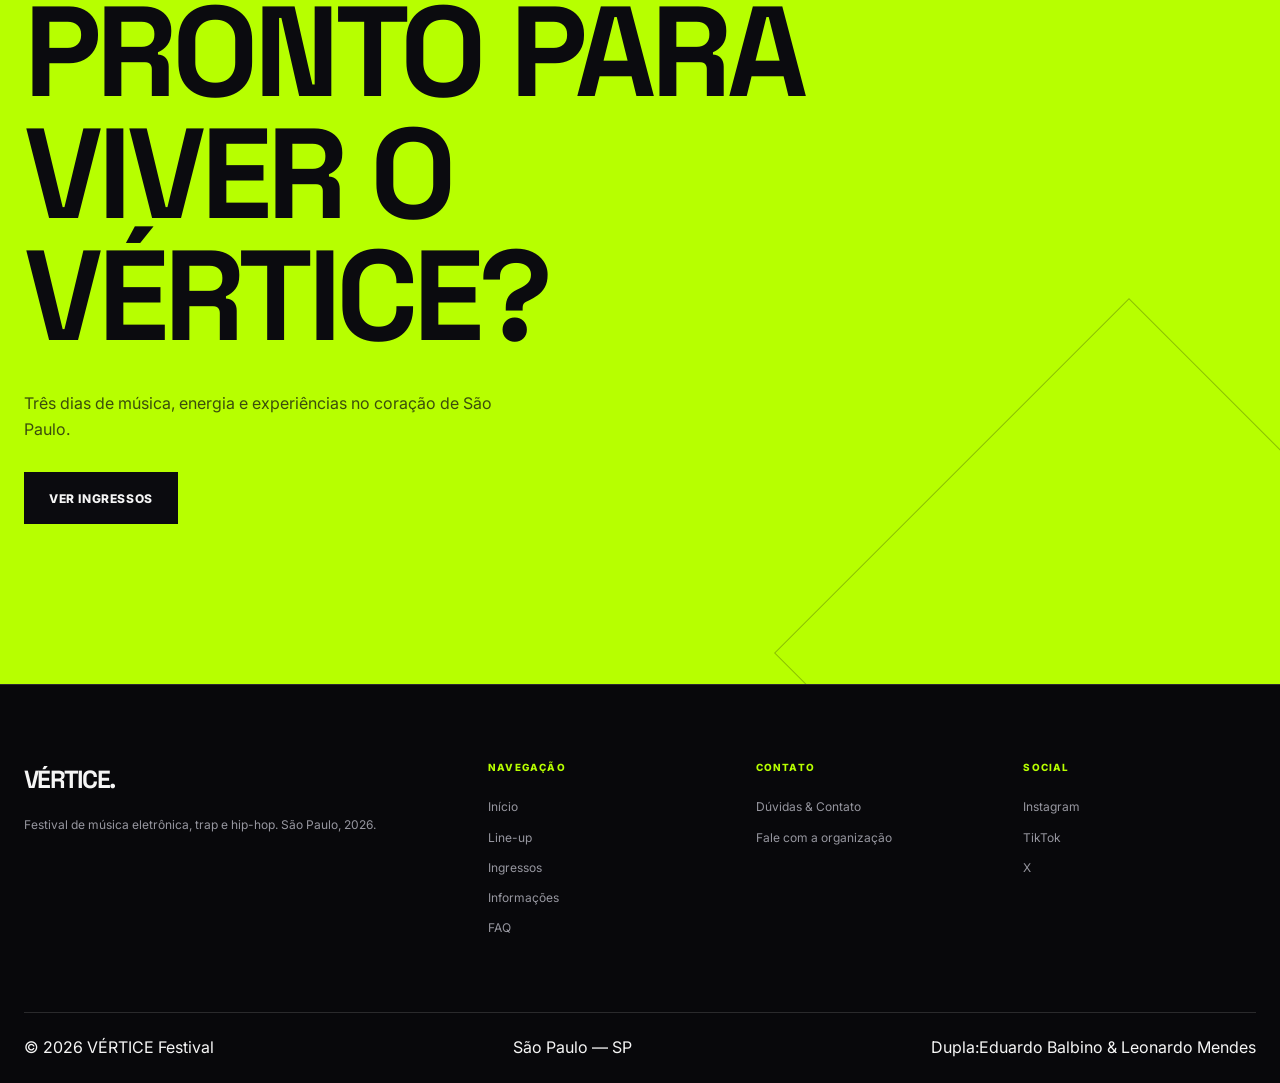
==== commit ef5391ce: "Refactor code structure for improved readability and maintainability" ====
--- a/faq.html
+++ b/faq.html
@@ -1,5 +1,6 @@
 <!DOCTYPE html>
 <html lang="pt-BR">
+
 <head>
     <meta charset="UTF-8">
     <meta name="viewport" content="width=device-width, initial-scale=1.0">
@@ -8,7 +9,9 @@
 
     <link rel="preconnect" href="https://fonts.googleapis.com">
     <link rel="preconnect" href="https://fonts.gstatic.com" crossorigin>
-    <link href="https://fonts.googleapis.com/css2?family=Inter:wght@400;500;600;700&family=Space+Grotesk:wght@500;600;700&display=swap" rel="stylesheet">
+    <link
+        href="https://fonts.googleapis.com/css2?family=Inter:wght@400;500;600;700&family=Space+Grotesk:wght@500;600;700&display=swap"
+        rel="stylesheet">
 
     <link rel="stylesheet" href="style.css">
 </head>
@@ -18,23 +21,40 @@
     <header class="site-header">
         <div class="container header-content">
 
-            <a href="index.html" class="logo">VÉRTICE.</a>
+            <a href="index.html" class="logo" aria-label="VÉRTICE Festival - Página inicial">
+                VÉRTICE<span>.</span>
+            </a>
 
             <nav class="main-nav" aria-label="Navegação principal">
-                <a href="index.html">Início</a>
-                <a href="lineup.html">Line-up</a>
-                <a href="ingressos.html">Ingressos</a>
-                <a href="informacoes.html">Informações</a>
-                <a href="faq.html">FAQ</a>
+                <ul>
+                    <li>
+                        <a href="index.html">Início</a>
+                    </li>
+
+                    <li>
+                        <a href="lineup.html">Line-up</a>
+                    </li>
+
+                    <li>
+                        <a href="ingressos.html">Ingressos</a>
+                    </li>
+
+                    <li>
+                        <a href="informacoes.html" class="active">Informações</a>
+                    </li>
+
+                    <li>
+                        <a href="faq.html">FAQ</a>
+                    </li>
+                </ul>
             </nav>
 
-            <a href="ingressos.html" class="button button-primary header-button">
+            <a href="ingressos.html" class="header-button">
                 Comprar ingresso
             </a>
 
         </div>
     </header>
-
 
     <main>
 
@@ -212,52 +232,30 @@
                             <div class="form-group">
                                 <label for="nome">Nome</label>
 
-                                <input
-                                    type="text"
-                                    id="nome"
-                                    name="nome"
-                                    placeholder="Seu nome"
-                                    required
-                                >
+                                <input type="text" id="nome" name="nome" placeholder="Seu nome" required>
                             </div>
 
 
                             <div class="form-group">
                                 <label for="email">E-mail</label>
 
-                                <input
-                                    type="email"
-                                    id="email"
-                                    name="email"
-                                    placeholder="seu@email.com"
-                                    required
-                                >
+                                <input type="email" id="email" name="email" placeholder="seu@email.com" required>
                             </div>
 
 
                             <div class="form-group">
                                 <label for="assunto">Assunto</label>
 
-                                <input
-                                    type="text"
-                                    id="assunto"
-                                    name="assunto"
-                                    placeholder="Assunto da mensagem"
-                                    required
-                                >
+                                <input type="text" id="assunto" name="assunto" placeholder="Assunto da mensagem"
+                                    required>
                             </div>
 
 
                             <div class="form-group">
                                 <label for="mensagem">Mensagem</label>
 
-                                <textarea
-                                    id="mensagem"
-                                    name="mensagem"
-                                    rows="7"
-                                    placeholder="Digite sua mensagem..."
-                                    required
-                                ></textarea>
+                                <textarea id="mensagem" name="mensagem" rows="7" placeholder="Digite sua mensagem..."
+                                    required></textarea>
                             </div>
 
                         </div>
@@ -351,11 +349,12 @@
             <div class="footer-bottom">
                 <span>© 2026 VÉRTICE Festival</span>
                 <span>São Paulo — SP</span>
-                <span>Dupla: Edu &amp; [Nome do integrante]</span>
+                <span>Dupla:Eduardo Balbino &amp; Leonardo Mendes</span>
             </div>
 
         </div>
     </footer>
 
 </body>
+
 </html>
--- a/style.css
+++ b/style.css
@@ -1330,6 +1330,18 @@
 }
 
 
+.faq-header .header-content {
+    gap: 48px;
+}
+
+.faq-header .main-nav {
+    gap: 32px;
+}
+
+.faq-header .header-button {
+    margin-left: 16px;
+}
+
 /* =========================================================
    16. FOOTER
    ========================================================= */
